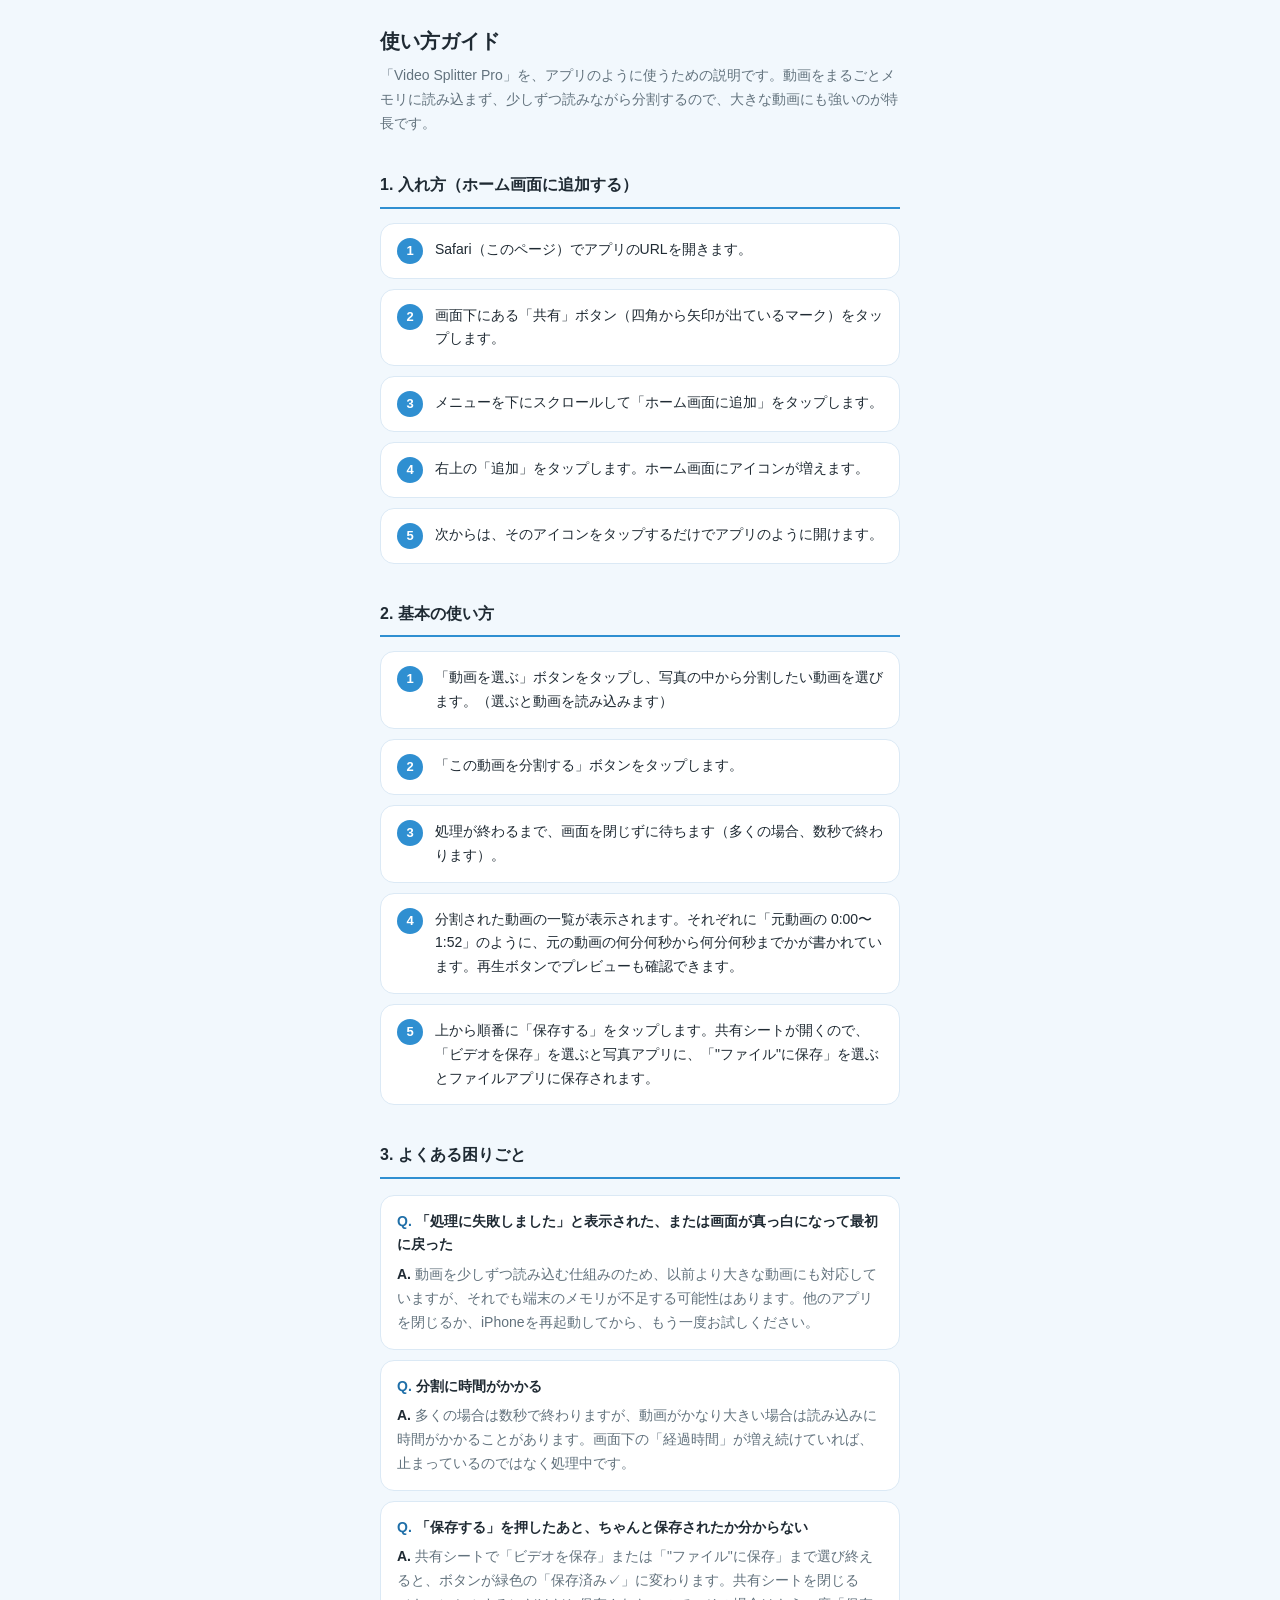
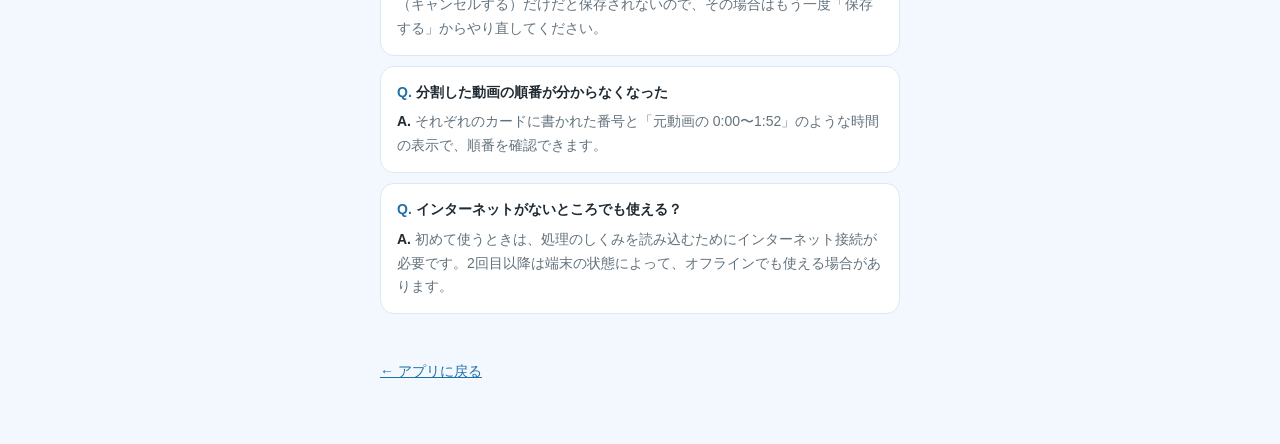
==== manual.html @ 32b5802a "Initial version of Video Splitter Pro New app built to fix the fundamental memory ceiling in "かんたん動画" ====
<!DOCTYPE html>
<html lang="ja">
<head>
<meta charset="UTF-8">
<meta name="viewport" content="width=device-width, initial-scale=1">
<title>使い方 - Video Splitter Pro</title>
<style>
  :root {
    --bg: #f2f8fd;
    --card: #ffffff;
    --accent: #2f8fd1;
    --accent-dark: #1f6fa8;
    --text: #1f2a33;
    --text-sub: #62727d;
    --border: #dbe9f5;
  }
  * { box-sizing: border-box; }
  body {
    margin: 0;
    background: var(--bg);
    color: var(--text);
    font-family: -apple-system, BlinkMacSystemFont, "Hiragino Sans", "Yu Gothic", sans-serif;
    line-height: 1.7;
  }
  .wrap { max-width: 560px; margin: 0 auto; padding: 24px 20px 60px; }
  h1 { font-size: 20px; margin: 0 0 6px; }
  .lead { color: var(--text-sub); font-size: 14px; margin: 0 0 28px; }
  h2 {
    font-size: 16px;
    margin: 36px 0 14px;
    padding-bottom: 8px;
    border-bottom: 2px solid var(--accent);
  }
  ol.steps { list-style: none; margin: 0; padding: 0; }
  ol.steps > li {
    display: flex;
    gap: 12px;
    background: var(--card);
    border: 1px solid var(--border);
    border-radius: 14px;
    padding: 14px 16px;
    margin-bottom: 10px;
    align-items: flex-start;
  }
  .step-num {
    flex: none;
    width: 26px; height: 26px;
    border-radius: 50%;
    background: var(--accent);
    color: #fff;
    font-size: 13px;
    font-weight: 700;
    display: flex; align-items: center; justify-content: center;
  }
  .step-text { font-size: 14px; }
  .faq {
    background: var(--card);
    border: 1px solid var(--border);
    border-radius: 14px;
    padding: 14px 16px;
    margin-bottom: 10px;
  }
  .faq dt {
    font-weight: 700;
    font-size: 14px;
    margin-bottom: 6px;
  }
  .faq dt::before { content: "Q. "; color: var(--accent-dark); }
  .faq dd {
    margin: 0;
    font-size: 14px;
    color: var(--text-sub);
  }
  .faq dd::before { content: "A. "; color: var(--text); font-weight: 700; }
  a { color: var(--accent-dark); }
  .back {
    display: inline-block;
    margin-top: 30px;
    font-size: 14px;
  }
</style>
</head>
<body>
<div class="wrap">
  <h1>使い方ガイド</h1>
  <p class="lead">「Video Splitter Pro」を、アプリのように使うための説明です。動画をまるごとメモリに読み込まず、少しずつ読みながら分割するので、大きな動画にも強いのが特長です。</p>

  <h2>1. 入れ方（ホーム画面に追加する）</h2>
  <ol class="steps">
    <li><span class="step-num">1</span><span class="step-text">Safari（このページ）でアプリのURLを開きます。</span></li>
    <li><span class="step-num">2</span><span class="step-text">画面下にある「共有」ボタン（四角から矢印が出ているマーク）をタップします。</span></li>
    <li><span class="step-num">3</span><span class="step-text">メニューを下にスクロールして「ホーム画面に追加」をタップします。</span></li>
    <li><span class="step-num">4</span><span class="step-text">右上の「追加」をタップします。ホーム画面にアイコンが増えます。</span></li>
    <li><span class="step-num">5</span><span class="step-text">次からは、そのアイコンをタップするだけでアプリのように開けます。</span></li>
  </ol>

  <h2>2. 基本の使い方</h2>
  <ol class="steps">
    <li><span class="step-num">1</span><span class="step-text">「動画を選ぶ」ボタンをタップし、写真の中から分割したい動画を選びます。（選ぶと動画を読み込みます）</span></li>
    <li><span class="step-num">2</span><span class="step-text">「この動画を分割する」ボタンをタップします。</span></li>
    <li><span class="step-num">3</span><span class="step-text">処理が終わるまで、画面を閉じずに待ちます（多くの場合、数秒で終わります）。</span></li>
    <li><span class="step-num">4</span><span class="step-text">分割された動画の一覧が表示されます。それぞれに「元動画の 0:00〜1:52」のように、元の動画の何分何秒から何分何秒までかが書かれています。再生ボタンでプレビューも確認できます。</span></li>
    <li><span class="step-num">5</span><span class="step-text">上から順番に「保存する」をタップします。共有シートが開くので、「ビデオを保存」を選ぶと写真アプリに、「"ファイル"に保存」を選ぶとファイルアプリに保存されます。</span></li>
  </ol>

  <h2>3. よくある困りごと</h2>
  <dl>
    <div class="faq">
      <dt>「処理に失敗しました」と表示された、または画面が真っ白になって最初に戻った</dt>
      <dd>動画を少しずつ読み込む仕組みのため、以前より大きな動画にも対応していますが、それでも端末のメモリが不足する可能性はあります。他のアプリを閉じるか、iPhoneを再起動してから、もう一度お試しください。</dd>
    </div>
    <div class="faq">
      <dt>分割に時間がかかる</dt>
      <dd>多くの場合は数秒で終わりますが、動画がかなり大きい場合は読み込みに時間がかかることがあります。画面下の「経過時間」が増え続けていれば、止まっているのではなく処理中です。</dd>
    </div>
    <div class="faq">
      <dt>「保存する」を押したあと、ちゃんと保存されたか分からない</dt>
      <dd>共有シートで「ビデオを保存」または「"ファイル"に保存」まで選び終えると、ボタンが緑色の「保存済み✓」に変わります。共有シートを閉じる（キャンセルする）だけだと保存されないので、その場合はもう一度「保存する」からやり直してください。</dd>
    </div>
    <div class="faq">
      <dt>分割した動画の順番が分からなくなった</dt>
      <dd>それぞれのカードに書かれた番号と「元動画の 0:00〜1:52」のような時間の表示で、順番を確認できます。</dd>
    </div>
    <div class="faq">
      <dt>インターネットがないところでも使える？</dt>
      <dd>初めて使うときは、処理のしくみを読み込むためにインターネット接続が必要です。2回目以降は端末の状態によって、オフラインでも使える場合があります。</dd>
    </div>
  </dl>

  <a class="back" href="index.html">← アプリに戻る</a>
</div>
</body>
</html>
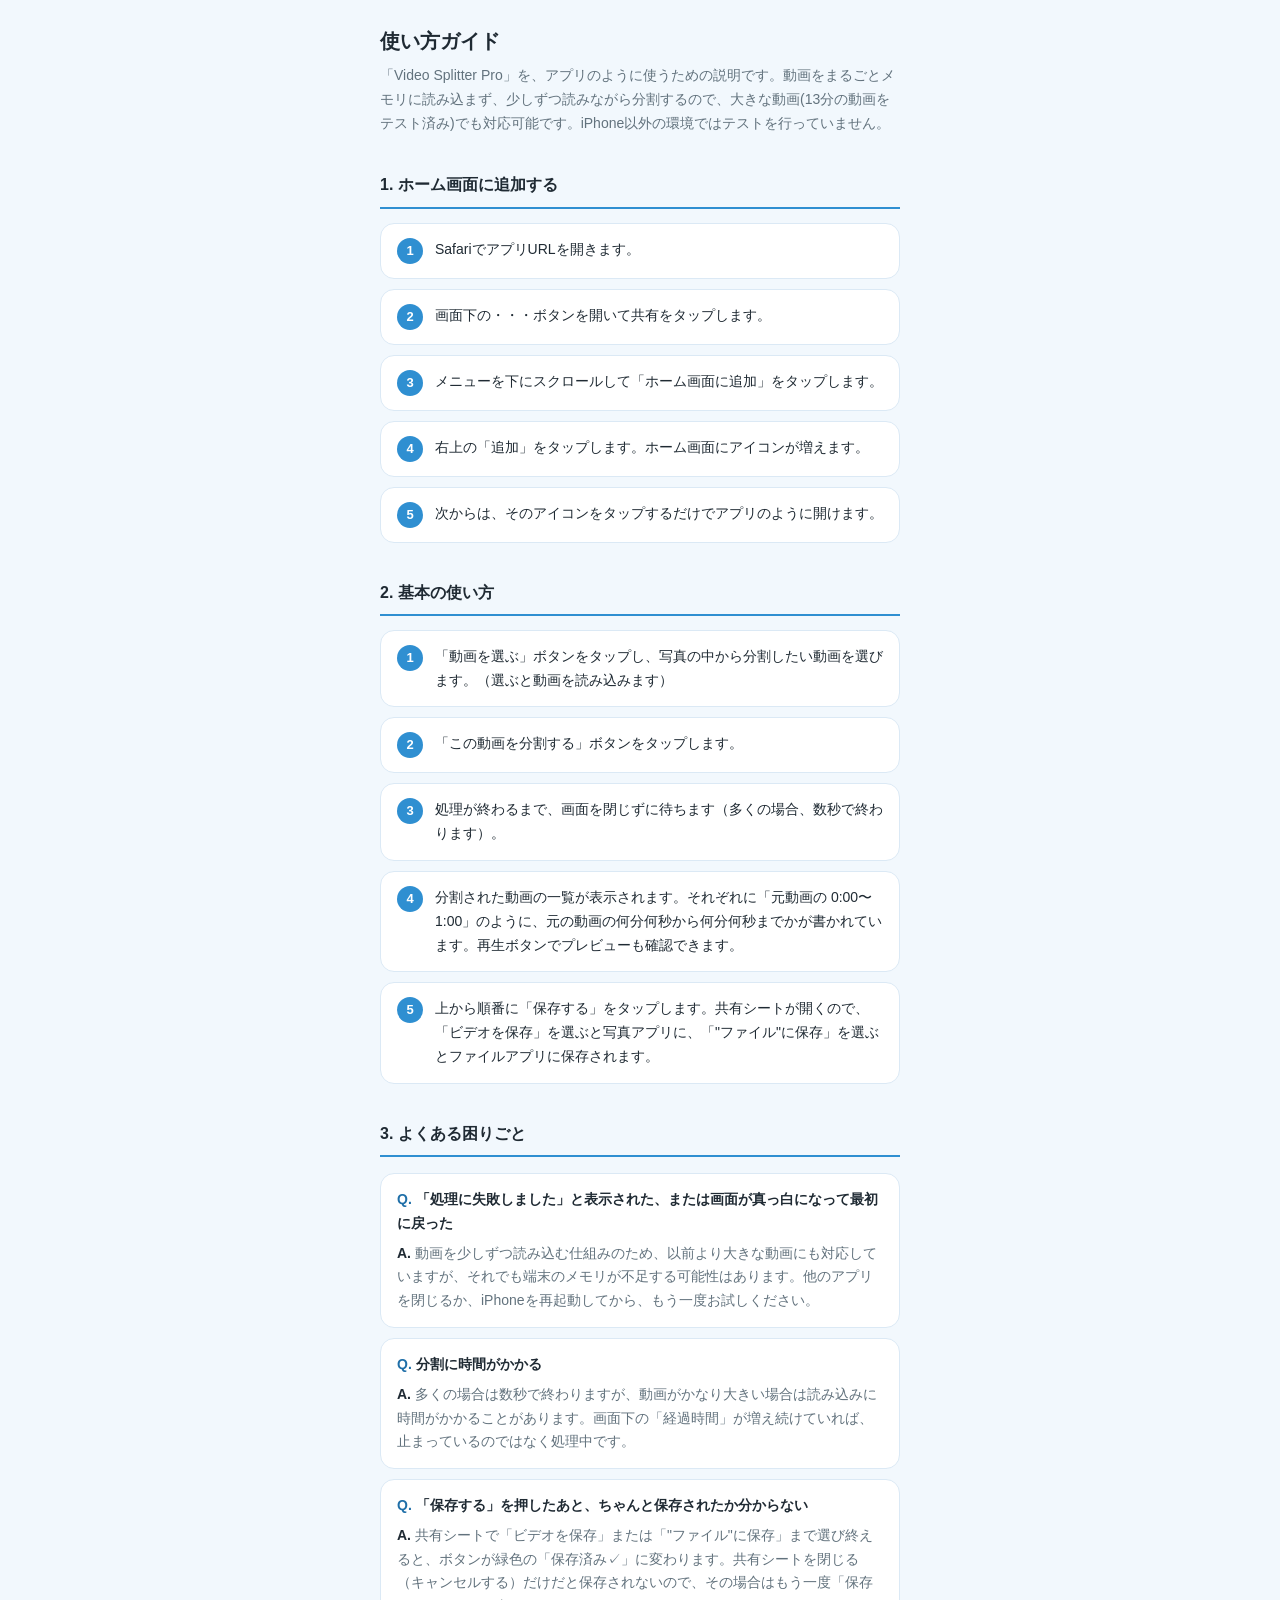
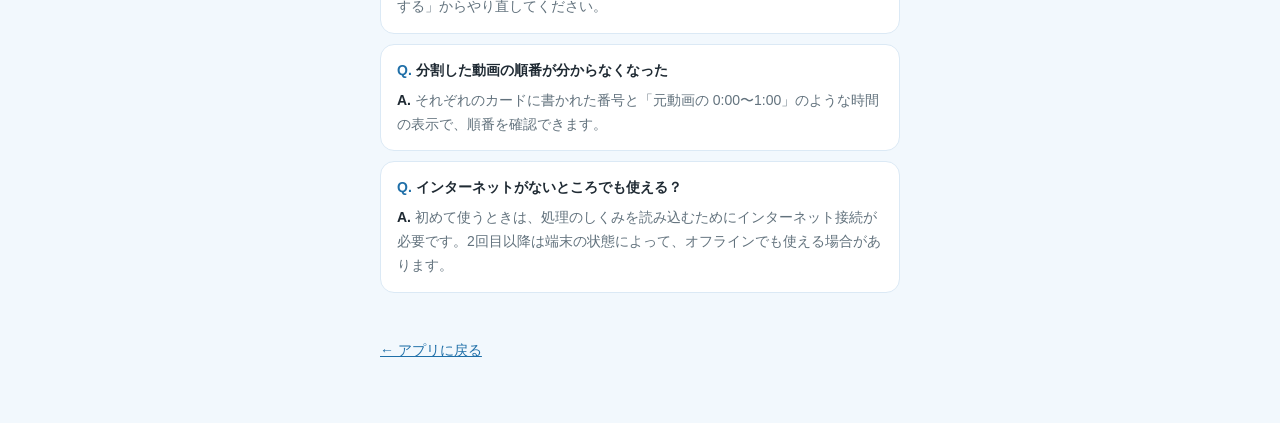
==== commit de209ad6: "トップ画面と使い方ガイドの文言を整備 - トップ画面にアプリの概要説明（iPhone用アプリである旨）を追記 - 使い方ガイドの手順文言を簡潔化、iPhone以外は未テストである旨を追記 - サンプル" ====
--- a/manual.html
+++ b/manual.html
@@ -83,12 +83,12 @@
 <body>
 <div class="wrap">
   <h1>使い方ガイド</h1>
-  <p class="lead">「Video Splitter Pro」を、アプリのように使うための説明です。動画をまるごとメモリに読み込まず、少しずつ読みながら分割するので、大きな動画にも強いのが特長です。</p>
+  <p class="lead">「Video Splitter Pro」を、アプリのように使うための説明です。動画をまるごとメモリに読み込まず、少しずつ読みながら分割するので、大きな動画(13分の動画をテスト済み)でも対応可能です。iPhone以外の環境ではテストを行っていません。</p>
 
-  <h2>1. 入れ方（ホーム画面に追加する）</h2>
+  <h2>1. ホーム画面に追加する</h2>
   <ol class="steps">
-    <li><span class="step-num">1</span><span class="step-text">Safari（このページ）でアプリのURLを開きます。</span></li>
-    <li><span class="step-num">2</span><span class="step-text">画面下にある「共有」ボタン（四角から矢印が出ているマーク）をタップします。</span></li>
+    <li><span class="step-num">1</span><span class="step-text">SafariでアプリURLを開きます。</span></li>
+    <li><span class="step-num">2</span><span class="step-text">画面下の・・・ボタンを開いて共有をタップします。</span></li>
     <li><span class="step-num">3</span><span class="step-text">メニューを下にスクロールして「ホーム画面に追加」をタップします。</span></li>
     <li><span class="step-num">4</span><span class="step-text">右上の「追加」をタップします。ホーム画面にアイコンが増えます。</span></li>
     <li><span class="step-num">5</span><span class="step-text">次からは、そのアイコンをタップするだけでアプリのように開けます。</span></li>
@@ -99,7 +99,7 @@
     <li><span class="step-num">1</span><span class="step-text">「動画を選ぶ」ボタンをタップし、写真の中から分割したい動画を選びます。（選ぶと動画を読み込みます）</span></li>
     <li><span class="step-num">2</span><span class="step-text">「この動画を分割する」ボタンをタップします。</span></li>
     <li><span class="step-num">3</span><span class="step-text">処理が終わるまで、画面を閉じずに待ちます（多くの場合、数秒で終わります）。</span></li>
-    <li><span class="step-num">4</span><span class="step-text">分割された動画の一覧が表示されます。それぞれに「元動画の 0:00〜1:52」のように、元の動画の何分何秒から何分何秒までかが書かれています。再生ボタンでプレビューも確認できます。</span></li>
+    <li><span class="step-num">4</span><span class="step-text">分割された動画の一覧が表示されます。それぞれに「元動画の 0:00〜1:00」のように、元の動画の何分何秒から何分何秒までかが書かれています。再生ボタンでプレビューも確認できます。</span></li>
     <li><span class="step-num">5</span><span class="step-text">上から順番に「保存する」をタップします。共有シートが開くので、「ビデオを保存」を選ぶと写真アプリに、「"ファイル"に保存」を選ぶとファイルアプリに保存されます。</span></li>
   </ol>
 
@@ -119,7 +119,7 @@
     </div>
     <div class="faq">
       <dt>分割した動画の順番が分からなくなった</dt>
-      <dd>それぞれのカードに書かれた番号と「元動画の 0:00〜1:52」のような時間の表示で、順番を確認できます。</dd>
+      <dd>それぞれのカードに書かれた番号と「元動画の 0:00〜1:00」のような時間の表示で、順番を確認できます。</dd>
     </div>
     <div class="faq">
       <dt>インターネットがないところでも使える？</dt>
